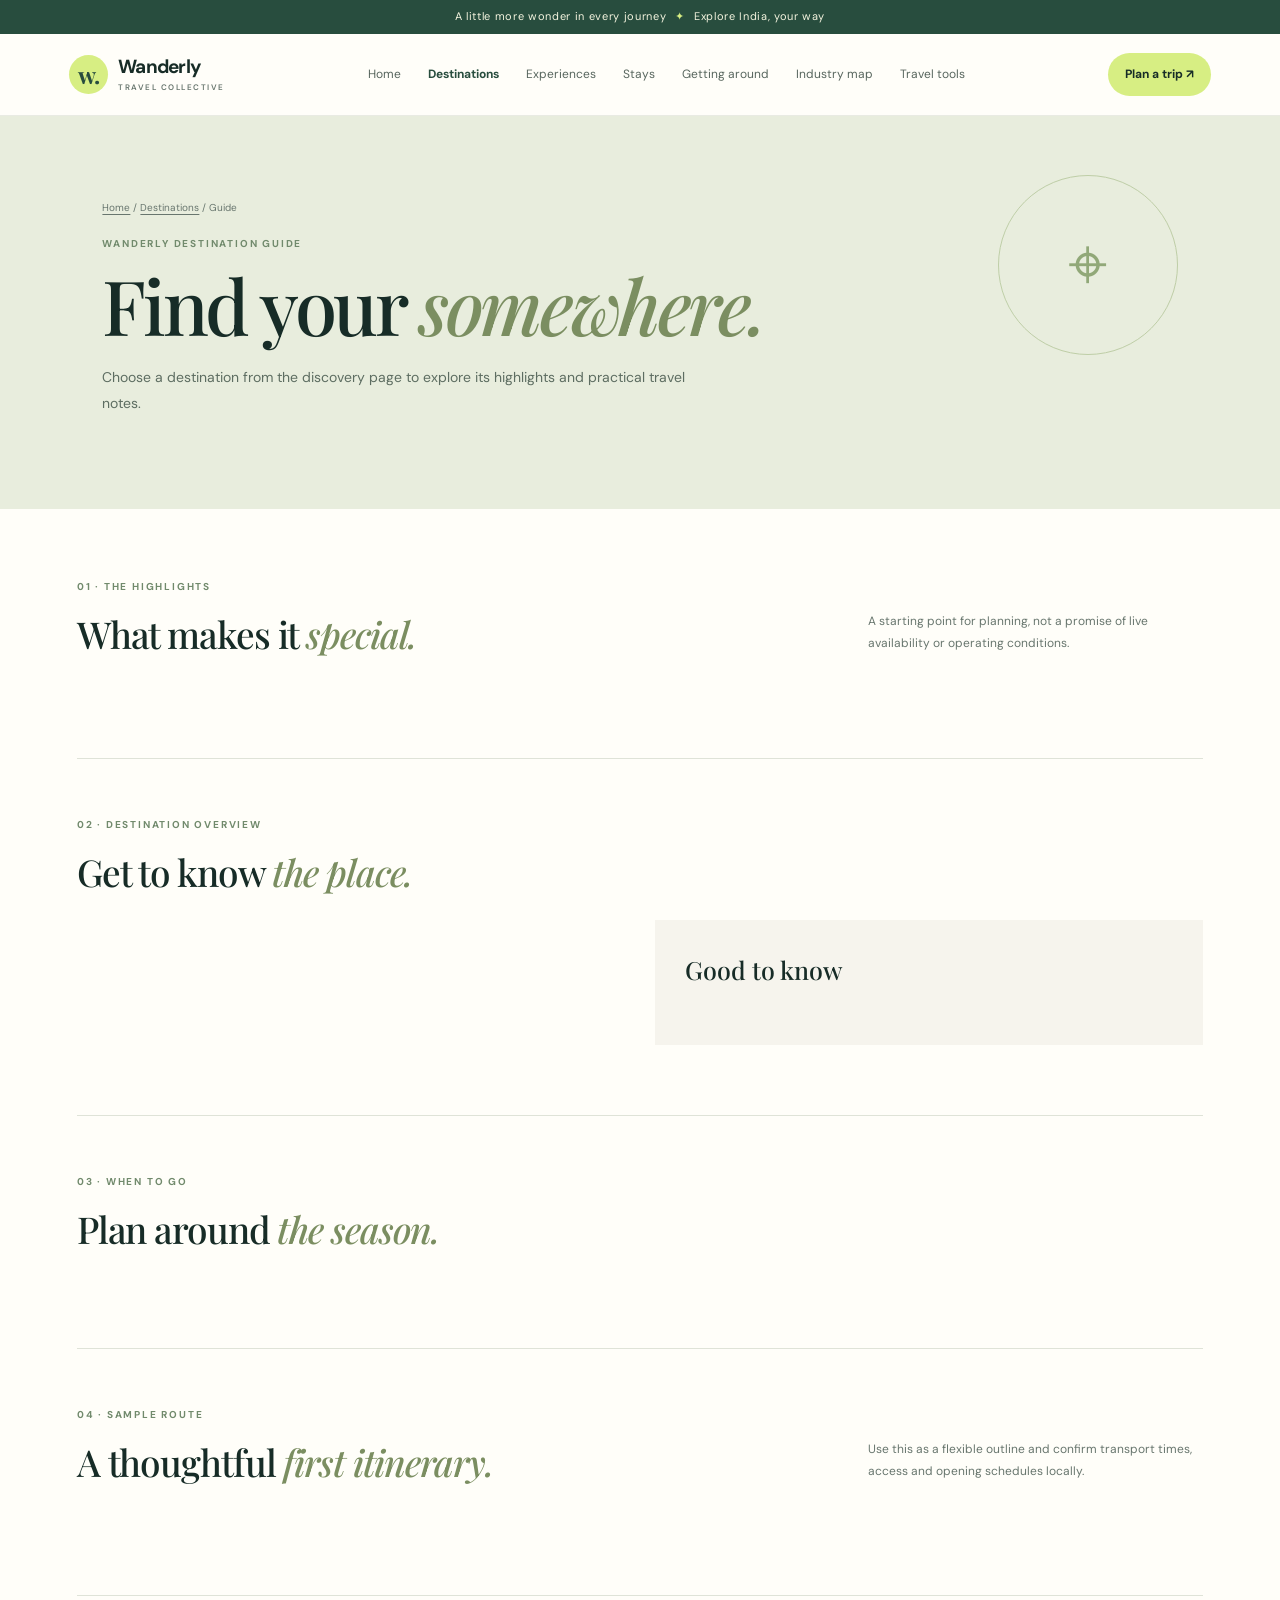
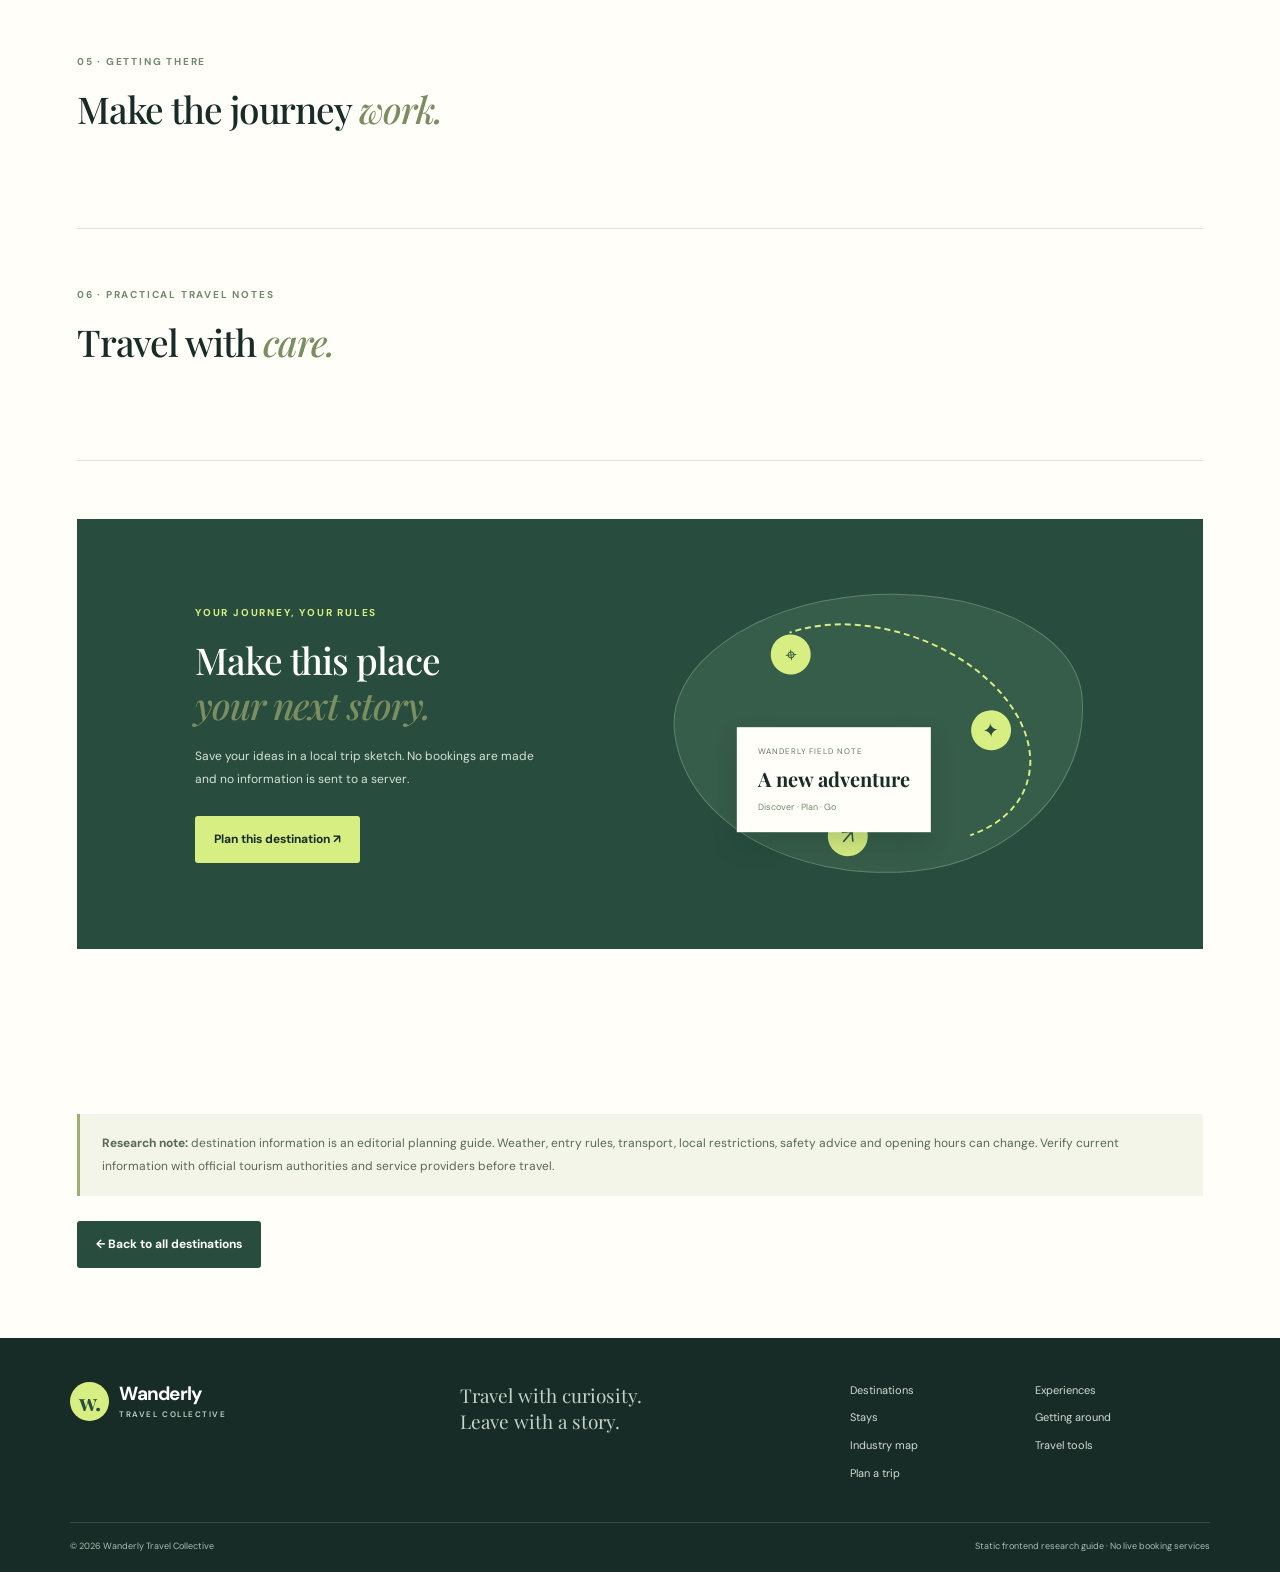
==== destination-detail.html @ 1c0cb2da "Add dedicated destination guide page" ====
<!doctype html>
<html lang="en">
<head>
<meta charset="utf-8">
<meta name="viewport" content="width=device-width,initial-scale=1">
<meta name="description" content="Explore destination guides, trip highlights, practical travel notes and planning ideas with Wanderly.">
<title>Destination Guide — Wanderly Travel Collective</title>
<link rel="canonical" href="https://prem-pk-dev.github.io/Travel-Tourism-/destination-detail.html">
<meta property="og:type" content="website">
<meta property="og:site_name" content="Wanderly Travel Collective">
<meta property="og:title" content="Destination Guide — Wanderly Travel Collective">
<meta property="og:description" content="Explore destination guides, trip highlights, practical travel notes and planning ideas with Wanderly.">
<meta property="og:url" content="https://prem-pk-dev.github.io/Travel-Tourism-/destination-detail.html">
<meta name="twitter:card" content="summary_large_image">
<link rel="stylesheet" href="css/style.css">
<script defer src="js/app.js"></script>
<script defer src="js/destination-details.js"></script>
</head>
<body>
<a class="skip-link" href="#main-content">Skip to content</a>
<div class="announcement">A little more wonder in every journey <span>✦</span> Explore India, your way</div>
<header class="site-header">
<a class="brand" href="index.html"><span class="brand-mark">w.</span><span>Wanderly<small>TRAVEL COLLECTIVE</small></span></a>
<button class="menu-toggle" aria-label="Open navigation" aria-controls="primary-navigation" aria-expanded="false">☰</button>
<nav id="primary-navigation" class="nav" aria-label="Primary navigation"><a href="index.html">Home</a><a href="destinations.html" class="active">Destinations</a><a href="experiences.html">Experiences</a><a href="stays.html">Stays</a><a href="transport.html">Getting around</a><a href="industry-categories.html">Industry map</a><a href="travel-tools.html">Travel tools</a></nav>
<a class="nav-cta" href="plan.html">Plan a trip ↗</a>
</header>
<main id="main-content" tabindex="-1">
<section class="page-hero destination-detail-hero" id="destination-hero">
<div class="breadcrumbs"><a href="index.html">Home</a> / <a href="destinations.html">Destinations</a> / <span id="destination-breadcrumb">Guide</span></div>
<p class="eyebrow" id="destination-kicker">WANDERLY DESTINATION GUIDE</p>
<h1 id="destination-title">Find your <em>somewhere.</em></h1>
<p id="destination-summary">Choose a destination from the discovery page to explore its highlights and practical travel notes.</p>
<span class="hero-orb">⌖</span>
</section>
<section class="content-section" id="highlights"><div class="section-heading"><div><p class="eyebrow">01 · THE HIGHLIGHTS</p><h2>What makes it <em>special.</em></h2></div><p class="heading-copy">A starting point for planning, not a promise of live availability or operating conditions.</p></div><div class="info-grid" id="destination-highlights"></div></section>
<section class="content-section deep-dive-section" id="overview"><div class="section-heading"><div><p class="eyebrow">02 · DESTINATION OVERVIEW</p><h2>Get to know <em>the place.</em></h2></div></div><div class="detail-grid"><div><p class="content-intro" id="destination-overview"></p><ul class="check-list" id="destination-areas"></ul></div><div class="soft-panel"><h3>Good to know</h3><p id="destination-good-to-know"></p></div></div></section>
<section class="content-section deep-dive-section" id="best-time"><div class="section-heading"><div><p class="eyebrow">03 · WHEN TO GO</p><h2>Plan around <em>the season.</em></h2></div></div><div class="info-grid" id="destination-seasons"></div></section>
<section class="content-section deep-dive-section" id="itinerary"><div class="section-heading"><div><p class="eyebrow">04 · SAMPLE ROUTE</p><h2>A thoughtful <em>first itinerary.</em></h2></div><p class="heading-copy">Use this as a flexible outline and confirm transport times, access and opening schedules locally.</p></div><ol class="detail-workflow-list" id="destination-itinerary"></ol></section>
<section class="content-section deep-dive-section" id="getting-there"><div class="section-heading"><div><p class="eyebrow">05 · GETTING THERE</p><h2>Make the journey <em>work.</em></h2></div></div><div class="info-grid" id="destination-access"></div></section>
<section class="content-section deep-dive-section" id="travel-notes"><div class="section-heading"><div><p class="eyebrow">06 · PRACTICAL TRAVEL NOTES</p><h2>Travel with <em>care.</em></h2></div></div><div class="info-grid" id="destination-notes"></div></section>
<section class="content-section deep-dive-section" id="plan-next"><div class="planner-banner"><div><p class="eyebrow light">YOUR JOURNEY, YOUR RULES</p><h2>Make this place<br><em>your next story.</em></h2><p>Save your ideas in a local trip sketch. No bookings are made and no information is sent to a server.</p><a id="destination-plan-link" href="plan.html" class="button button-light">Plan this destination ↗</a></div><div class="planner-art"><div class="route-line"></div><span class="pin pin-one">⌖</span><span class="pin pin-two">✦</span><span class="pin pin-three">↗</span><div class="planner-card"><small>WANDERLY FIELD NOTE</small><b id="destination-card-name">A new adventure</b><span>Discover · Plan · Go</span></div></div></div></section>
<section class="content-section"><div class="callout"><b>Research note:</b> destination information is an editorial planning guide. Weather, entry rules, transport, local restrictions, safety advice and opening hours can change. Verify current information with official tourism authorities and service providers before travel.</div><a class="button button-dark" href="destinations.html">← Back to all destinations</a></section>
</main>
<footer class="site-footer"><div class="footer-top"><a class="brand brand-footer" href="index.html"><span class="brand-mark">w.</span><span>Wanderly<small>TRAVEL COLLECTIVE</small></span></a><p>Travel with curiosity.<br>Leave with a story.</p><div class="footer-links"><a href="destinations.html">Destinations</a><a href="experiences.html">Experiences</a><a href="stays.html">Stays</a><a href="transport.html">Getting around</a><a href="industry-categories.html">Industry map</a><a href="travel-tools.html">Travel tools</a><a href="plan.html">Plan a trip</a></div></div><div class="footer-bottom"><span>© <span data-year></span> Wanderly Travel Collective</span><span>Static frontend research guide · No live booking services</span></div></footer>
</body></html>
---- css/style.css ----
@import url('https://fonts.googleapis.com/css2?family=DM+Sans:wght@400;500;600;700&family=Playfair+Display:ital,wght@0,500;0,600;0,700;1,500;1,600&display=swap');
:root{--ink:#172c27;--muted:#68766e;--cream:#f6f4ed;--paper:#fffef9;--green:#284d3e;--lime:#d7ee83;--orange:#e78255;--line:#dfe3d8;--serif:'Playfair Display',Georgia,serif;--sans:'DM Sans',Arial,sans-serif}*{box-sizing:border-box}html{scroll-behavior:smooth;scroll-padding-top:100px}body{margin:0;background:var(--paper);color:var(--ink);font-family:var(--sans);font-size:15px;line-height:1.6}img{display:block;width:100%;object-fit:cover}a{color:inherit;text-decoration:none}button,input,select,textarea{font:inherit}.announcement{height:34px;background:var(--green);color:#f4f4df;display:flex;justify-content:center;align-items:center;gap:9px;font-size:11px;letter-spacing:.06em}.announcement span{color:var(--lime)}.site-header{height:82px;display:flex;align-items:center;justify-content:space-between;padding:0 5.4%;background:var(--paper);gap:24px;position:sticky;top:0;z-index:20;border-bottom:1px solid #e9ebe3}.brand{display:flex;align-items:center;gap:10px;font-weight:700;font-size:19px;letter-spacing:-.04em;line-height:1.1;white-space:nowrap}.brand small{display:block;font-size:8px;letter-spacing:.19em;color:var(--muted);font-weight:600;margin-top:5px}.brand-mark{display:grid;place-items:center;width:39px;height:39px;background:var(--lime);border-radius:50%;font-family:var(--serif);font-size:23px;color:var(--green)}.nav{display:flex;align-items:center;gap:clamp(14px,2.1vw,32px)}.nav a{font-size:12px;color:#58665e;transition:color .2s}.nav a:hover,.nav a.active{color:var(--green);font-weight:700}.nav-cta{font-size:12px;font-weight:700;background:var(--lime);padding:12px 17px;border-radius:30px;white-space:nowrap}.nav-cta span{margin-left:8px}.menu-toggle{display:none;border:0;background:none;font-size:23px;color:var(--ink)}.hero{min-height:620px;position:relative;display:flex;align-items:center;overflow:hidden;background:#304c40;color:white}.hero-image{position:absolute;inset:0;background:linear-gradient(90deg,rgba(14,34,29,.82) 0%,rgba(17,38,31,.58) 40%,rgba(17,38,31,.06) 100%),url('https://images.unsplash.com/photo-1518548419970-58e3b4079ab2?auto=format&fit=crop&w=2200&q=90') center 52%/cover}.hero-content{position:relative;z-index:1;padding:76px 10.2%;max-width:820px}.eyebrow{font-size:10px;font-weight:700;letter-spacing:.18em;color:#718a6c;margin:0 0 17px}.eyebrow.light{color:var(--lime)}h1,h2,h3,p{margin-top:0}h1,h2,h3{font-weight:500}h1{font-family:var(--serif);font-size:clamp(55px,7vw,94px);line-height:1.02;letter-spacing:-.045em;margin:0 0 24px}h1 em,h2 em{font-weight:500;color:var(--lime)}.hero-copy{max-width:430px;color:#e1e7df;font-size:15px;line-height:1.8;margin-bottom:30px}.button{display:inline-flex;justify-content:center;align-items:center;gap:25px;border:0;border-radius:3px;padding:14px 19px;font-size:12px;font-weight:700;cursor:pointer;transition:transform .2s,background .2s}.button:hover{transform:translateY(-2px)}.button-light{background:var(--lime);color:var(--ink)}.button-dark{background:var(--green);color:white}.button span{font-size:17px}.hero-note{display:flex;align-items:center;gap:13px;margin-top:55px;color:#dbe5dc;font-size:10px;line-height:1.8}.hero-note b{font-weight:500;color:white}.avatar-stack{display:flex}.avatar-stack i{width:30px;height:30px;display:grid;place-items:center;border:2px solid #456253;border-radius:50%;background:#e1e9d3;color:var(--green);font-style:normal;margin-left:-5px}.avatar-stack i:first-child{margin-left:0}.hero-stamp{position:absolute;bottom:38px;right:6%;z-index:1;border:1px solid #ffffff80;border-radius:50%;width:116px;height:116px;display:grid;place-content:center;text-align:center;font-size:10px;letter-spacing:.14em;line-height:1.7;transform:rotate(9deg)}.hero-stamp span{font-size:22px;color:var(--lime)}.search-panel{position:relative;z-index:3;margin:-36px auto 0;max-width:1120px;width:89%;background:var(--paper);box-shadow:0 15px 45px #1e38201c;padding:24px 28px;display:flex;align-items:center;gap:28px;border:1px solid #eceee5}.search-intro{display:flex;align-items:center;gap:13px;min-width:235px}.search-icon{display:grid;place-items:center;border-radius:50%;width:42px;height:42px;background:#eff3e6;font-size:29px}.search-intro b,.search-intro small{display:block}.search-intro b{font-size:12px}.search-intro small{font-size:10px;color:var(--muted);margin-top:3px}.quick-search{display:flex;align-items:center;gap:20px;flex:1}.quick-search label{display:block;flex:1;font-size:10px;color:var(--muted);font-weight:600}.quick-search input,.quick-search select{display:block;width:100%;border:0;border-bottom:1px solid var(--line);background:transparent;padding:8px 0 5px;color:var(--ink);outline:none;font-size:12px}.quick-search input:focus,.quick-search select:focus{border-color:var(--green)}.section{max-width:1280px;width:89%;margin:0 auto}.section-spaced{padding-top:100px;padding-bottom:90px}.section-heading{display:flex;justify-content:space-between;align-items:end;gap:25px;margin-bottom:32px}.section-heading h2,.newsletter h2,.planner-banner h2{font-family:var(--serif);font-size:clamp(36px,4vw,53px);letter-spacing:-.035em;line-height:1.15;margin:0}.section-heading h2 em,.newsletter h2 em{color:#7b8e61}.text-link{font-size:11px;font-weight:700;border-bottom:1px solid #b4c0ac;padding-bottom:8px;white-space:nowrap}.text-link span{margin-left:12px}.destination-grid{display:grid;grid-template-columns:1.2fr 1fr 1fr;gap:18px}.destination-card{height:390px;position:relative;overflow:hidden;background:#c3cdb8;color:white;display:block}.destination-card.tall{height:445px}.destination-card:after{content:"";position:absolute;inset:0;background:linear-gradient(0deg,rgba(12,29,24,.76),transparent 65%);transition:background .3s}.destination-card img{height:100%;transition:transform .6s}.destination-card:hover img{transform:scale(1.05)}.card-tag{position:absolute;top:19px;left:19px;z-index:1;background:var(--lime);color:var(--ink);padding:6px 10px;font-size:8px;letter-spacing:.12em;font-weight:700}.destination-caption{position:absolute;z-index:1;bottom:24px;left:25px;right:20px}.destination-caption>span{font-size:9px;letter-spacing:.13em;color:#dbe6d7}.destination-caption h3{font-family:var(--serif);font-size:32px;line-height:1.12;margin:8px 0 15px}.destination-card:not(.tall) .destination-caption h3{font-size:27px}.destination-caption b{font-size:10px;font-weight:600}.quote-band{background:var(--lime);position:relative;overflow:hidden;padding:70px 18%;text-align:center}.quote-mark{font-family:var(--serif);font-size:70px;line-height:.8;color:#718e49}.quote-band blockquote{font-family:var(--serif);font-size:clamp(28px,4vw,45px);line-height:1.3;max-width:760px;margin:12px auto 25px;letter-spacing:-.025em}.quote-band p{font-size:9px;letter-spacing:.17em;font-weight:700;color:#5c7044}.quote-sun{position:absolute;right:9%;top:35%;font-size:80px;color:#8ba65c;opacity:.55}.heading-copy{max-width:335px;color:var(--muted);font-size:12px;line-height:1.8;margin-bottom:2px}.experience-grid{display:grid;grid-template-columns:repeat(4,1fr);border-top:1px solid var(--line);border-bottom:1px solid var(--line)}.experience-tile{padding:25px 22px 30px 0;display:flex;flex-direction:column;justify-content:space-between;min-height:205px;border-right:1px solid var(--line);margin-right:22px}.experience-tile:last-child{border:0;margin:0}.experience-tile>span{font-size:10px;color:#85937e}.experience-tile i{float:right;font-style:normal;font-size:20px;color:#7b8e61}.experience-tile h3{font-family:var(--serif);font-size:22px;margin:25px 0 9px}.experience-tile p{font-size:11px;color:var(--muted);line-height:1.8;margin:0;max-width:230px}.planner-banner{background:var(--green);color:white;padding:75px 10.5%;display:grid;grid-template-columns:1fr 1fr;align-items:center;gap:70px;overflow:hidden}.planner-banner h2{font-size:clamp(40px,4.5vw,58px);margin-bottom:18px}.planner-banner>div:first-child>p:not(.eyebrow){color:#d7e0d7;font-size:12px;max-width:350px;line-height:1.9;margin-bottom:25px}.planner-art{height:280px;position:relative;background:#365d49;border:1px solid #62816c;border-radius:48% 52% 45% 55%/42% 43% 57% 58%;transform:rotate(-5deg)}.route-line{position:absolute;inset:35px 48px;border:2px dashed #d7ee83;border-left-color:transparent;border-bottom-color:transparent;border-radius:50%;transform:rotate(24deg)}.pin{position:absolute;display:grid;place-items:center;width:40px;height:40px;background:var(--lime);color:var(--green);border-radius:50%;font-size:20px}.pin-one{top:32px;left:25%}.pin-two{right:18%;top:45%}.pin-three{bottom:20px;left:35%}.planner-card{position:absolute;bottom:45px;left:14%;padding:18px 21px;background:var(--paper);color:var(--ink);display:flex;flex-direction:column;gap:5px;box-shadow:0 12px 25px #12291e30;transform:rotate(5deg)}.planner-card small{font-size:8px;letter-spacing:.12em;color:var(--muted)}.planner-card b{font-family:var(--serif);font-size:20px}.planner-card span{font-size:9px;color:#718a6c}.newsletter{padding-top:90px;padding-bottom:90px;display:grid;grid-template-columns:1fr 1fr;gap:50px;align-items:center}.newsletter h2{font-size:44px}.newsletter form>label{display:block;font-size:12px;color:var(--muted);margin-bottom:16px}.email-row{display:flex;gap:10px}.email-row input{min-width:0;flex:1;border:1px solid var(--line);padding:13px;font-size:12px;background:transparent}.newsletter form>small{display:block;margin-top:10px;color:#8b958a;font-size:9px}.form-message{font-size:11px;color:var(--green);margin-top:8px}.site-footer{background:#172c27;color:white;padding:44px 5.5% 18px}.footer-top{display:grid;grid-template-columns:1fr 1fr 1fr;align-items:start;gap:30px;padding-bottom:40px}.brand-footer .brand-mark{background:var(--lime)}.brand-footer small{color:#c4d0c3}.footer-top>p{color:#c6d2c7;font-family:var(--serif);font-size:19px;line-height:1.4}.footer-links{display:grid;grid-template-columns:1fr 1fr;gap:10px;font-size:11px;color:#d2dbd2}.footer-bottom{border-top:1px solid #ffffff25;padding-top:16px;display:flex;justify-content:space-between;gap:15px;flex-wrap:wrap;font-size:9px;color:#aebcaf}.footer-bottom a{color:var(--lime)}
/* Shared inner pages */.page-hero{padding:84px 8% 78px;background:#e8eddd;position:relative;overflow:hidden}.page-hero .eyebrow{margin-bottom:14px}.page-hero h1{font-size:clamp(44px,6vw,76px);max-width:800px;margin-bottom:20px}.page-hero h1 em{color:#7b8e61}.page-hero p:not(.eyebrow){max-width:610px;color:#5d6d61;font-size:14px;line-height:1.9}.page-hero .hero-orb{position:absolute;right:8%;top:15%;width:180px;height:180px;border:1px solid #b5c79a;border-radius:50%;display:grid;place-items:center;font-size:70px;color:#7c9860;opacity:.8}.breadcrumbs{font-size:10px;color:var(--muted);margin-bottom:20px}.breadcrumbs a{text-decoration:underline;text-underline-offset:3px}.content-section{max-width:1160px;width:88%;margin:0 auto;padding:70px 0}.content-section h2{font-family:var(--serif);font-size:37px;line-height:1.2;letter-spacing:-.03em}.content-section h2 em{color:#7b8e61}.content-intro{max-width:700px;color:var(--muted);font-size:13px;line-height:1.9}.filter-bar{display:flex;gap:8px;flex-wrap:wrap;margin:25px 0}.filter-chip{border:1px solid var(--line);padding:9px 14px;border-radius:30px;background:transparent;color:var(--muted);font-size:10px;cursor:pointer}.filter-chip.active,.filter-chip:hover{background:var(--green);color:white;border-color:var(--green)}.catalog-grid{display:grid;grid-template-columns:repeat(3,1fr);gap:18px}.catalog-card{border:1px solid var(--line);background:white;transition:transform .2s,box-shadow .2s}.catalog-card:hover{transform:translateY(-3px);box-shadow:0 10px 30px #233a2612}.catalog-card img{height:205px}.catalog-card-body{padding:20px}.catalog-card .eyebrow{font-size:8px;margin-bottom:9px}.catalog-card h3{font-family:var(--serif);font-size:25px;line-height:1.2;margin-bottom:10px}.catalog-card p{font-size:11px;color:var(--muted);line-height:1.8}.card-bottom{display:flex;justify-content:space-between;align-items:center;border-top:1px solid var(--line);padding-top:13px;margin-top:15px;font-size:10px}.card-bottom a{font-weight:700;color:var(--green)}.detail-grid{display:grid;grid-template-columns:1fr 1fr;gap:30px;align-items:center}.detail-grid img{height:370px}.detail-grid p{font-size:12px;color:var(--muted);line-height:1.9}.check-list{list-style:none;padding:0;margin:20px 0}.check-list li{padding:9px 0;border-bottom:1px solid var(--line);font-size:12px}.check-list li:before{content:'✳';color:#809a5f;margin-right:10px}.soft-panel{background:var(--cream);padding:30px}.soft-panel h3{font-family:var(--serif);font-size:25px}.soft-panel p,.soft-panel li{font-size:12px;color:var(--muted);line-height:1.9}.info-grid{display:grid;grid-template-columns:repeat(3,1fr);gap:16px}.info-card{background:var(--cream);padding:25px}.info-card .number{font-family:var(--serif);font-size:34px;color:#7d9361}.info-card h3{font-family:var(--serif);font-size:22px;margin:8px 0}.info-card p{font-size:11px;color:var(--muted);line-height:1.8}.table-wrap{overflow-x:auto}.data-table{border-collapse:collapse;width:100%;font-size:11px}.data-table th,.data-table td{border-bottom:1px solid var(--line);padding:15px;text-align:left;vertical-align:top}.data-table th{background:var(--cream);font-size:10px;letter-spacing:.06em}.data-table td{color:var(--muted)}.data-table a{color:var(--green);text-decoration:underline;text-underline-offset:3px}.callout{border-left:3px solid #9cb16e;background:#f3f5e9;padding:18px 22px;color:#58685a;font-size:12px;line-height:1.9;margin:25px 0}.plan-layout{display:grid;grid-template-columns:1fr .85fr;gap:35px;align-items:start}.trip-form{border:1px solid var(--line);padding:28px;background:white}.trip-form label{display:block;font-size:11px;font-weight:700;margin-bottom:15px}.trip-form input,.trip-form select,.trip-form textarea{display:block;width:100%;border:1px solid var(--line);padding:12px;margin-top:7px;background:#fffef9;font-size:12px;color:var(--ink)}.trip-form textarea{min-height:90px;resize:vertical}.trip-form .button{width:100%;margin-top:8px}.itinerary-preview{background:var(--green);color:white;padding:28px;position:sticky;top:110px}.itinerary-preview h3{font-family:var(--serif);font-size:29px}.itinerary-preview p,.itinerary-preview li{font-size:11px;color:#d2dfd2;line-height:1.8}.itinerary-preview ul{padding-left:18px}.preview-empty{opacity:.8}.footer-note{font-size:10px;color:var(--muted)}.search-results-note{font-size:11px;color:var(--muted);margin:10px 0}.empty-state{padding:30px;text-align:center;background:var(--cream);color:var(--muted);font-size:12px;grid-column:1/-1}.site-footer .brand{color:white}
@media(max-width:1000px){.nav{gap:13px}.nav a{font-size:11px}.site-header{padding:0 4%}.nav-cta{padding:11px}.search-panel{gap:14px}.search-intro{min-width:190px}.quick-search{gap:12px}.destination-grid{grid-template-columns:1fr 1fr}.destination-card.tall{grid-row:span 2;height:100%}.destination-card{min-height:310px}.catalog-grid{grid-template-columns:repeat(2,1fr)}.planner-banner{gap:35px;padding-left:7%;padding-right:7%}}
@media(max-width:760px){.announcement{font-size:9px}.site-header{height:70px}.menu-toggle{display:block;margin-left:auto}.nav{display:none;position:absolute;left:0;right:0;top:69px;padding:20px 6%;background:var(--paper);border-bottom:1px solid var(--line);flex-direction:column;align-items:stretch;gap:0}.nav.open{display:flex}.nav a{padding:12px 0;font-size:13px;border-bottom:1px solid #eff0e9}.nav-cta{font-size:10px}.brand{font-size:17px}.brand-mark{width:35px;height:35px}.hero{min-height:590px}.hero-content{padding:70px 7%}.hero-image{background-position:58% center}.hero-stamp{width:85px;height:85px;font-size:8px;right:5%;bottom:22px}.search-panel{width:92%;margin-top:-20px;display:block;padding:22px}.search-intro{margin-bottom:18px}.quick-search{display:grid;grid-template-columns:1fr 1fr}.quick-search .button{grid-column:1/-1}.section{width:90%}.section-spaced{padding-top:68px;padding-bottom:65px}.section-heading{align-items:start;flex-direction:column;margin-bottom:25px}.section-heading h2{font-size:39px}.destination-grid{grid-template-columns:1fr}.destination-card,.destination-card.tall{height:360px;min-height:0;grid-row:auto}.quote-band{padding:55px 8%}.quote-sun{right:0;font-size:48px}.experience-grid{grid-template-columns:1fr 1fr}.experience-tile{min-height:180px;padding:20px 14px 22px 0;margin-right:14px}.experience-tile:nth-child(2){border-right:0;margin:0}.experience-tile:nth-child(3),.experience-tile:nth-child(4){border-top:1px solid var(--line)}.experience-tile h3{font-size:20px}.planner-banner{grid-template-columns:1fr;padding:55px 7%;gap:35px}.planner-art{height:230px}.newsletter{grid-template-columns:1fr;gap:25px;padding-top:65px;padding-bottom:65px}.newsletter h2{font-size:39px}.footer-top{grid-template-columns:1fr 1fr}.footer-top>p{display:none}.footer-bottom{gap:10px}.page-hero{padding:60px 6%}.page-hero .hero-orb{width:100px;height:100px;right:-15px;top:25%;font-size:40px;opacity:.4}.page-hero h1{font-size:47px;max-width:90%}.page-hero p:not(.eyebrow){font-size:12px;max-width:90%}.content-section{width:90%;padding:50px 0}.content-section h2{font-size:32px}.catalog-grid,.info-grid{grid-template-columns:1fr}.catalog-card img{height:220px}.detail-grid,.plan-layout{grid-template-columns:1fr}.detail-grid img{height:270px}.itinerary-preview{position:static}.email-row{flex-direction:column}.email-row .button{width:100%}}
@media(prefers-reduced-motion:reduce){*,*:before,*:after{scroll-behavior:auto!important;transition:none!important;animation:none!important}}

/* Expanded section cards and accessible detail dialog */
.deep-dive-section{border-top:1px solid var(--line);padding-top:58px!important}
.deep-dive-section .section-heading{margin-bottom:26px}
.card-detail-trigger{display:inline-flex;align-items:center;justify-content:center;gap:8px;margin-top:15px;padding:10px 13px;border:1px solid #c9d3bf;background:#f4f6ed;color:var(--green);font-size:11px;font-weight:700;cursor:pointer;transition:background .2s,color .2s}
.card-detail-trigger:hover,.card-detail-trigger:focus-visible{background:var(--green);color:white;outline:2px solid #9cb16e;outline-offset:2px}
.destination-card{cursor:pointer}
.detail-dialog{width:min(860px,calc(100% - 28px));max-height:min(88vh,900px);overflow:auto;border:1px solid #dfe4d7;background:var(--paper);color:var(--ink);padding:clamp(22px,4vw,42px);box-shadow:0 25px 100px #10271f55}
.detail-dialog::backdrop{background:#10271fc9;backdrop-filter:blur(3px)}
.detail-dialog-top{display:flex;align-items:center;justify-content:space-between;gap:15px}
.detail-dialog-top .eyebrow{margin:0}
.detail-dialog-close{width:38px;height:38px;border:1px solid var(--line);background:transparent;font-size:25px;line-height:1;cursor:pointer;color:var(--ink)}
.detail-dialog-content h2{font-family:var(--serif);font-size:clamp(32px,5vw,48px);line-height:1.12;letter-spacing:-.03em;margin:8px 0 15px}
.detail-dialog-content h3{font-family:var(--serif);font-size:22px;margin:0 0 10px}
.detail-dialog-content p,.detail-dialog-content li{font-size:12px;line-height:1.85;color:var(--muted)}
.detail-dialog-lead{font-size:14px!important;max-width:700px}
.detail-dialog-image{width:100%;max-height:280px;object-fit:cover;margin:18px 0}
.detail-dialog-grid{display:grid;grid-template-columns:1fr 1fr;gap:18px;margin:26px 0}
.detail-dialog-grid section{background:var(--cream);padding:20px}
.detail-dialog-grid ul{padding-left:18px;margin:0}
.detail-dialog-actions{display:flex;gap:12px;flex-wrap:wrap;margin-top:22px}
.detail-dialog-actions .button{display:inline-flex;align-items:center;justify-content:center;text-decoration:none;padding:13px 18px;font-size:11px}
.detail-dialog-plan{background:#edf1e4;color:var(--green);border:1px solid #dce3d2}
.info-card .card-detail-trigger{margin-top:12px}
@media(max-width:760px){.deep-dive-section{padding-top:40px!important}.detail-dialog-grid{grid-template-columns:1fr}.detail-dialog{padding:22px 18px}.detail-dialog-image{max-height:210px}.detail-dialog-actions{display:grid;grid-template-columns:1fr}.detail-dialog-actions .button{width:100%}}

/* Dedicated industry category pages */
.detail-workflow-list{padding:0;list-style:none;counter-reset:workflow;display:grid;grid-template-columns:repeat(2,minmax(0,1fr));gap:12px}
.detail-workflow-list li{counter-increment:workflow;position:relative;padding:22px 22px 22px 64px;background:var(--cream);font-size:12px;line-height:1.8;color:var(--muted);min-height:86px}
.detail-workflow-list li:before{content:counter(workflow,decimal-leading-zero);position:absolute;left:20px;top:20px;color:var(--green);font-family:var(--serif);font-size:22px}
#detail-overview-grid .info-card p,#detail-roles .info-card p,#detail-systems .info-card p,#detail-metrics .info-card p{line-height:1.8}
#detail-title{max-width:900px}
@media(max-width:760px){.detail-workflow-list{grid-template-columns:1fr}}

/* Native category links: remain usable without JavaScript */
.category-detail-link{text-decoration:none;}
.category-detail-link:focus-visible{outline-offset:3px;}


/* Keyboard skip navigation */
.skip-link{position:absolute;z-index:1000;left:16px;top:10px;transform:translateY(-160%);padding:12px 16px;background:var(--lime);color:var(--green);font-size:12px;font-weight:700;border:2px solid var(--green)}
.skip-link:focus{transform:translateY(0);outline:3px solid var(--green);outline-offset:3px}


/* Named travel-software directory cards */
.vendor-grid .vendor-card{display:flex;flex-direction:column;align-items:flex-start;min-height:100%}.vendor-provider{font-size:12px;font-weight:700;letter-spacing:.02em;margin:0 0 10px}.vendor-verify{font-size:11px;opacity:.75;margin-top:auto;padding-top:12px}.vendor-link{display:inline-flex;align-items:center;margin-top:12px;font-size:12px;font-weight:700;text-decoration:none;border-bottom:1px solid currentColor;padding-bottom:4px}.vendor-link:focus-visible{outline:2px solid currentColor;outline-offset:4px}.vendor-pending{border-style:dashed}


/* Global keyboard focus visibility */
a:focus-visible,button:focus-visible,input:focus-visible,select:focus-visible,textarea:focus-visible,[tabindex]:focus-visible{outline:3px solid var(--orange);outline-offset:3px}


/* Tablet navigation breakpoint: prevent the full menu from crowding the header */
@media (min-width:761px) and (max-width:900px){.site-header{height:76px;gap:16px}.menu-toggle{display:block;margin-left:auto}.nav{display:none;position:absolute;left:0;right:0;top:75px;padding:18px 6%;background:var(--paper);border-bottom:1px solid var(--line);flex-direction:column;align-items:stretch;gap:0}.nav.open{display:flex}.nav a{padding:12px 0;font-size:13px;border-bottom:1px solid #eff0e9}.nav-cta{padding:11px 14px}}
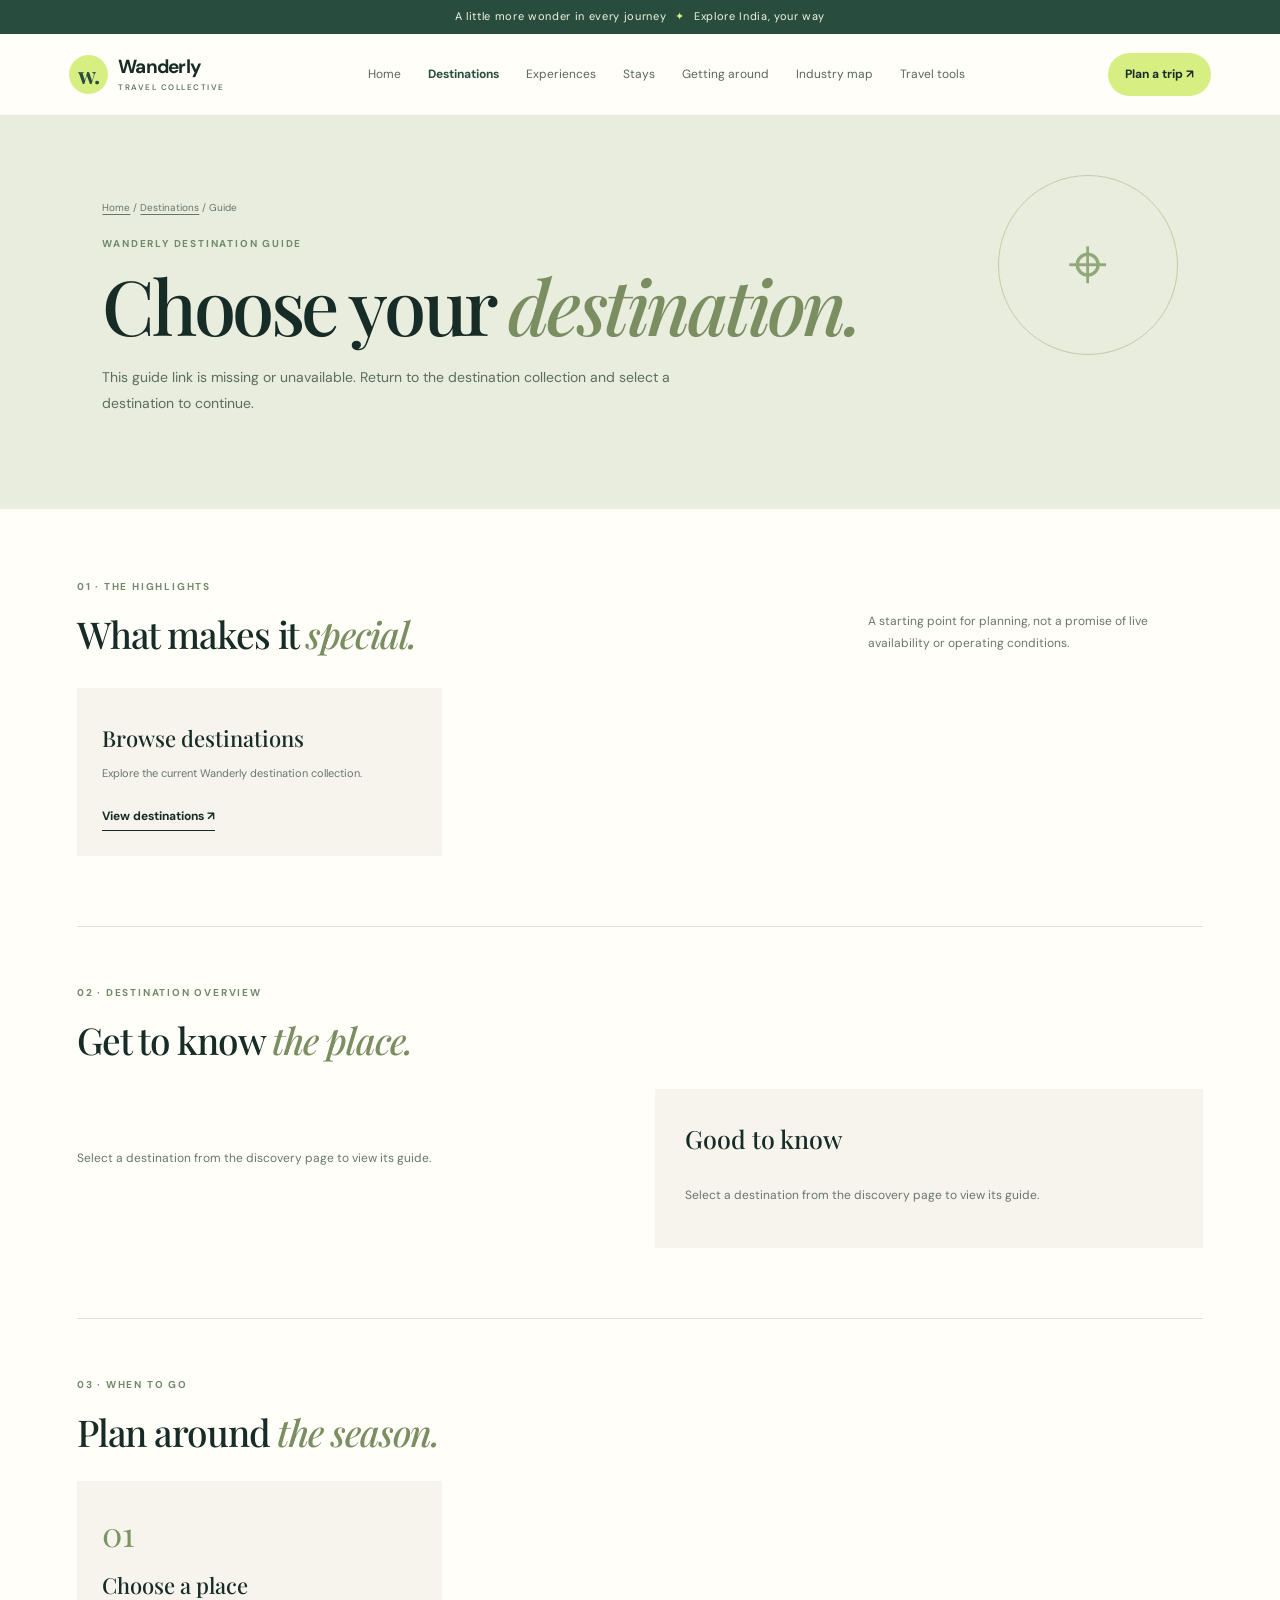
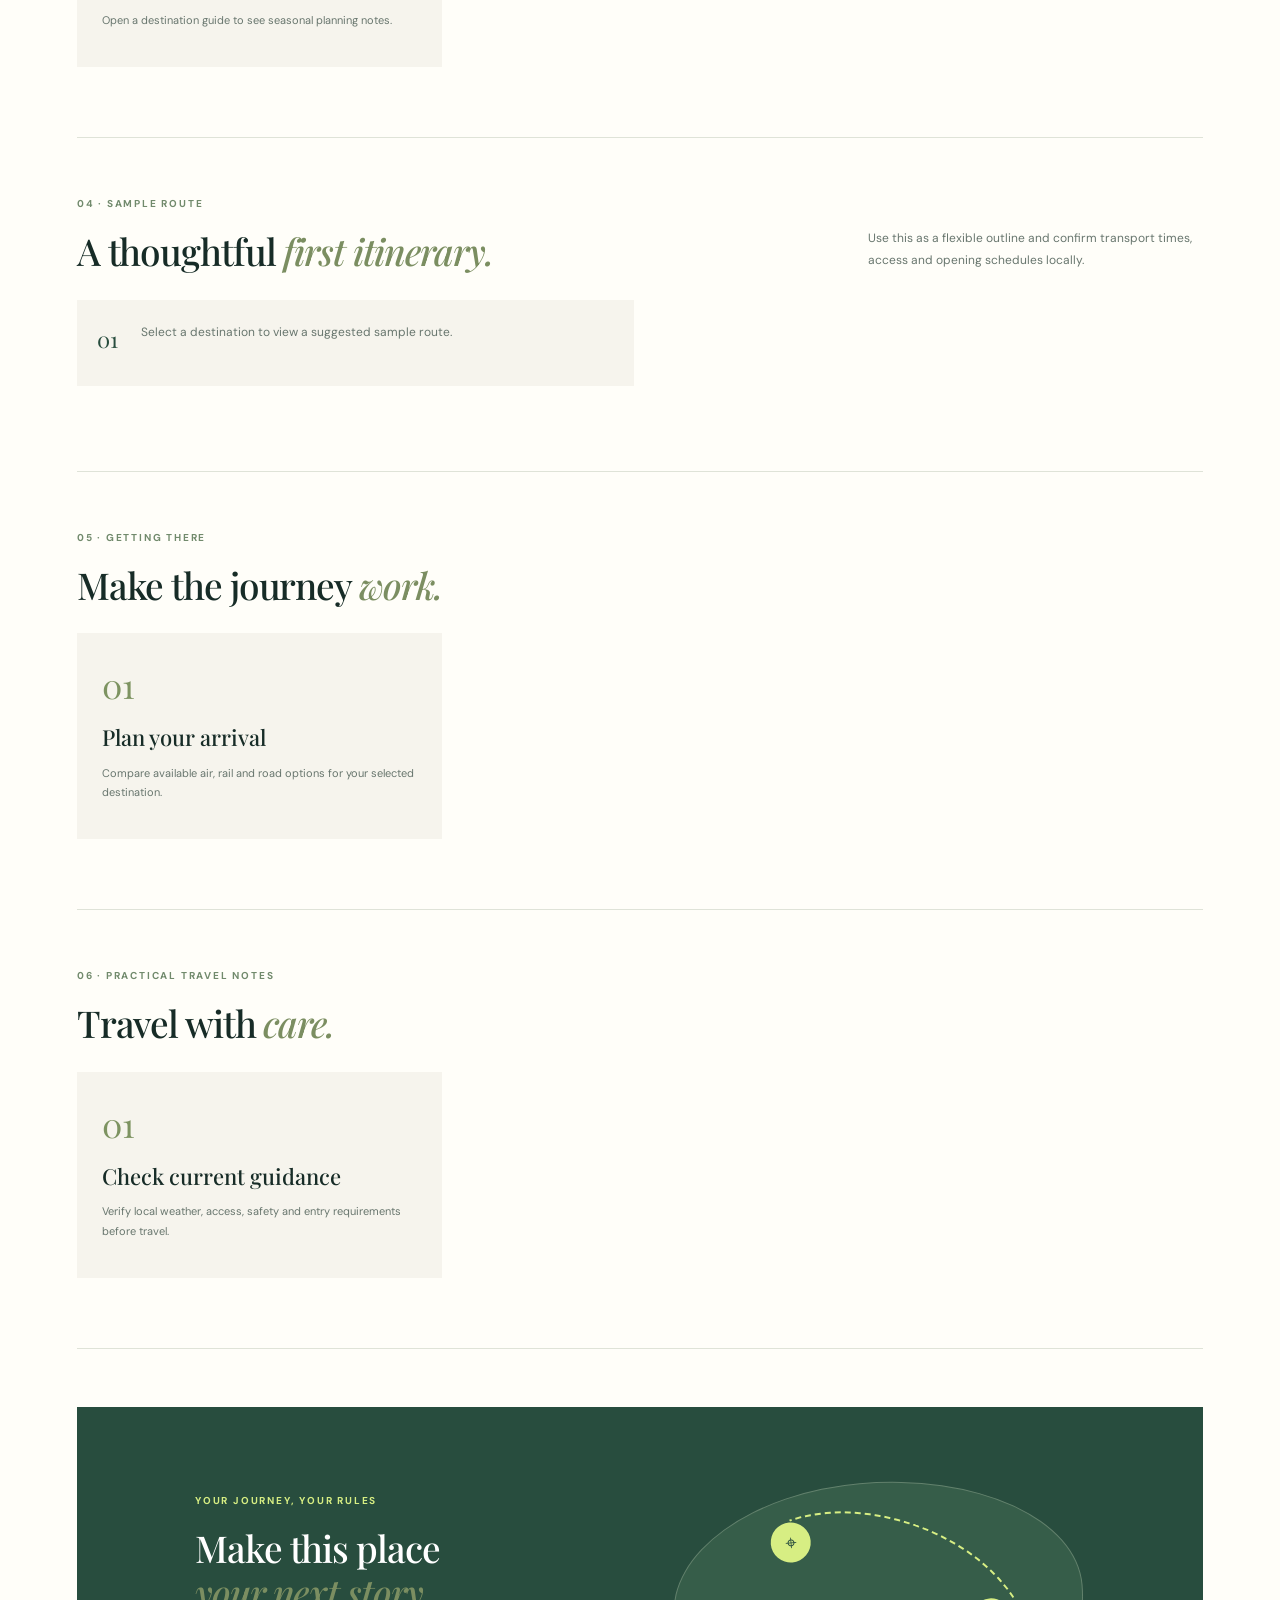
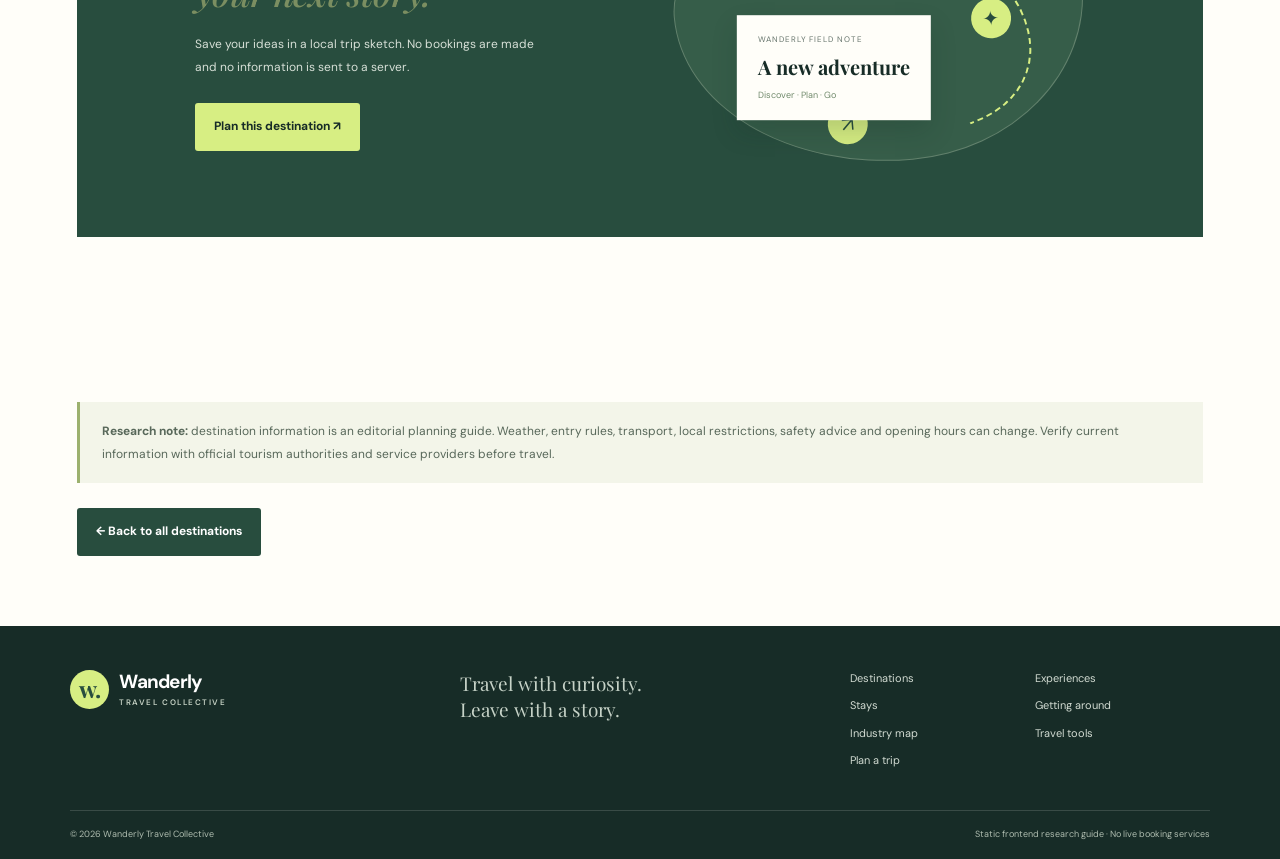
==== commit 803c818b: "Optimise font connection setup for page loading" ====
--- a/destination-detail.html
+++ b/destination-detail.html
@@ -12,7 +12,7 @@
 <meta property="og:description" content="Explore destination guides, trip highlights, practical travel notes and planning ideas with Wanderly.">
 <meta property="og:url" content="https://prem-pk-dev.github.io/Travel-Tourism-/destination-detail.html">
 <meta name="twitter:card" content="summary_large_image">
-<link rel="stylesheet" href="css/style.css">
+<link rel="preconnect" href="https://fonts.googleapis.com"><link rel="preconnect" href="https://fonts.gstatic.com" crossorigin><link href="https://fonts.googleapis.com/css2?family=DM+Sans:wght@400;500;600;700&family=Playfair+Display:ital,wght@0,500;0,600;0,700;1,500;1,600&display=swap" rel="stylesheet"><link rel="stylesheet" href="css/style.css">
 <script defer src="js/app.js"></script>
 <script defer src="js/destination-details.js"></script>
 </head>
--- a/css/style.css
+++ b/css/style.css
@@ -58,3 +58,18 @@
 
 /* Tablet navigation breakpoint: prevent the full menu from crowding the header */
 @media (min-width:761px) and (max-width:900px){.site-header{height:76px;gap:16px}.menu-toggle{display:block;margin-left:auto}.nav{display:none;position:absolute;left:0;right:0;top:75px;padding:18px 6%;background:var(--paper);border-bottom:1px solid var(--line);flex-direction:column;align-items:stretch;gap:0}.nav.open{display:flex}.nav a{padding:12px 0;font-size:13px;border-bottom:1px solid #eff0e9}.nav-cta{padding:11px 14px}}
+
+
+/* Destination card actions remain readable when a guide and planner link share a row */
+.card-bottom{gap:12px;flex-wrap:wrap}
+.card-bottom a{white-space:nowrap}
+
+/* Search and filter controls */
+.catalog-search-controls{display:flex;align-items:center;gap:10px;flex-wrap:wrap;max-width:720px;margin:10px 0 16px}
+.catalog-search-controls input{flex:1 1 280px;min-width:0;width:100%;padding:13px;border:1px solid var(--line);background:transparent;color:var(--ink);border-radius:3px}
+.catalog-search-controls input:focus-visible{outline:3px solid #9cb16e;outline-offset:2px;border-color:var(--green)}
+.filter-reset{border:1px solid var(--line);background:var(--paper);color:var(--green);padding:11px 14px;border-radius:3px;font-size:11px;font-weight:700;cursor:pointer}
+.filter-reset:hover,.filter-reset:focus-visible{background:var(--green);color:white;border-color:var(--green)}
+.filter-chip[aria-pressed="true"]{background:var(--green);color:white;border-color:var(--green)}
+.catalog-empty-state[hidden],.industry-empty-state[hidden]{display:none}
+@media(max-width:560px){.catalog-search-controls{align-items:stretch}.catalog-search-controls input{flex-basis:100%}.filter-reset{width:100%}.filter-bar{gap:7px}.filter-chip{padding:9px 11px}}
